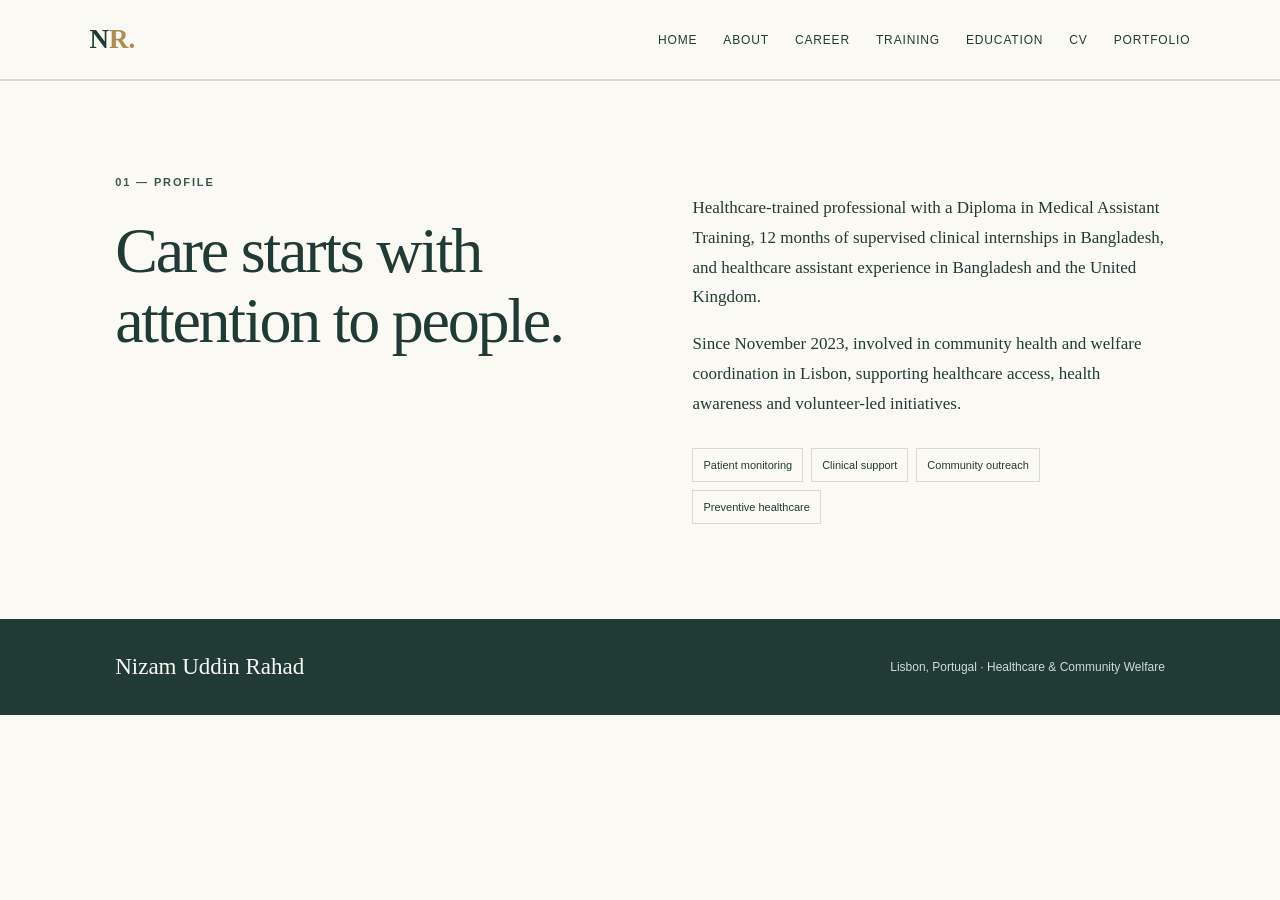
==== about.html @ 1b660bc5 "Create dedicated about page" ====
<!doctype html><html lang="en"><head><meta charset="utf-8"><meta name="viewport" content="width=device-width,initial-scale=1"><title>Nizam Uddin Rahad | Healthcare & Community Welfare</title><meta name="description" content="Professional profile of Nizam Uddin Rahad, healthcare assistant and community welfare professional in Lisbon."><link rel="stylesheet" href="styles.css"></head><body><header><a class="logo" href="index.html">N<span>R.</span></a><nav><a href="index.html">Home</a><a href="about.html">About</a><a href="career.html">Career</a><a href="training.html">Training</a><a href="education.html">Education</a><a href="cv.html">CV</a><a href="portfolio.html">Portfolio</a></nav></header><main><section id="about" class="split"><div><p class="overline">01 — PROFILE</p><h2>Care starts with<br>attention to people.</h2></div><div><p>Healthcare-trained professional with a Diploma in Medical Assistant Training, 12 months of supervised clinical internships in Bangladesh, and healthcare assistant experience in Bangladesh and the United Kingdom.</p><p>Since November 2023, involved in community health and welfare coordination in Lisbon, supporting healthcare access, health awareness and volunteer-led initiatives.</p><div class="tags"><span>Patient monitoring</span><span>Clinical support</span><span>Community outreach</span><span>Preventive healthcare</span></div></div></section></main><footer><strong>Nizam Uddin Rahad</strong><span>Lisbon, Portugal · Healthcare & Community Welfare</span></footer></body></html>
---- styles.css ----
:root{--ink:#203b35;--green:#37574e;--paper:#fbf9f4;--cream:#f0ebe0;--gold:#b08b52;--line:#d9d8d1;--muted:#68746e}*{box-sizing:border-box}html{scroll-behavior:smooth}body{margin:0;background:var(--paper);color:var(--ink);font-family:Georgia,"Times New Roman",serif}a{text-decoration:none;color:inherit}header{padding:24px 7%;display:flex;align-items:center;justify-content:space-between;border-bottom:1px solid var(--line)}.logo{font-size:27px;font-weight:bold}.logo span{color:var(--gold)}nav{display:flex;gap:26px;font:12px Arial,sans-serif;text-transform:uppercase;letter-spacing:.07em}nav a:hover{color:var(--gold)}.hero{padding:100px 9% 30px;min-height:690px;display:flex;flex-direction:column;align-items:flex-start;justify-content:center}.overline{font:11px Arial,sans-serif;letter-spacing:.17em;font-weight:bold;color:var(--green);margin:0 0 28px}.hero h1{font-size:clamp(68px,10vw,135px);font-weight:normal;line-height:.96;letter-spacing:-.055em;margin:0 0 28px}.hero h1 em{color:var(--green);font-weight:normal}.accent{width:60px;height:2px;background:var(--gold)}.intro{font-size:clamp(20px,2.5vw,29px);line-height:1.4;margin:28px 0 30px}.button{font:13px Arial,sans-serif;background:var(--green);color:white;padding:17px 22px}.hero-bottom{width:100%;margin-top:95px;border-top:1px solid var(--line);padding-top:20px;color:var(--muted);font:11px Arial,sans-serif;letter-spacing:.08em}.hero-bottom span{padding:0 10px}section:not(.hero){padding:95px 9%;border-top:1px solid var(--line)}.split{display:grid;grid-template-columns:1fr 1fr;gap:10%}h2{font-size:clamp(38px,5vw,65px);line-height:1.1;letter-spacing:-.035em;font-weight:normal;margin:0 0 40px}h3{font-size:25px;line-height:1.25;font-weight:normal;margin:0 0 8px}section p:not(.overline):not(.sub):not(.hero-bottom){font-size:17px;line-height:1.75}section .sub{font:13px Arial,sans-serif;color:var(--muted);line-height:1.6}.tags{display:flex;gap:8px;flex-wrap:wrap;margin-top:30px}.tags span{border:1px solid var(--line);padding:10px;font:11px Arial,sans-serif}.entry{border-top:1px solid var(--line);display:grid;grid-template-columns:190px 1fr;gap:50px;padding:35px 0}.entry time,.cards time{font:11px Arial,sans-serif;color:var(--green);letter-spacing:.07em}.entry p:not(.sub){max-width:750px}.warm{background:var(--cream)}.cards{display:grid;grid-template-columns:1fr 1fr;gap:24px}.cards article{background:var(--paper);padding:34px}.cards h3{margin-top:25px}.cards ul{font-size:15px;line-height:1.7;padding-left:20px}.cards li{margin:12px 0}.disclaimer{border-top:1px solid var(--line);padding-top:22px;font-size:13px!important;color:var(--muted)}footer{background:var(--ink);color:var(--paper);padding:35px 9%;display:flex;justify-content:space-between;gap:20px;align-items:center}footer strong{font-size:23px;font-weight:normal}footer span{font:12px Arial,sans-serif;color:#d3dbd6}@media(max-width:720px){header{padding:20px 6%}nav{gap:12px;font-size:10px}.hero{min-height:600px;padding:75px 6% 25px}.hero-bottom{margin-top:65px}section:not(.hero){padding:70px 6%}.split,.cards,.entry{grid-template-columns:1fr;gap:20px}.entry{gap:12px}footer{flex-direction:column;align-items:flex-start}}
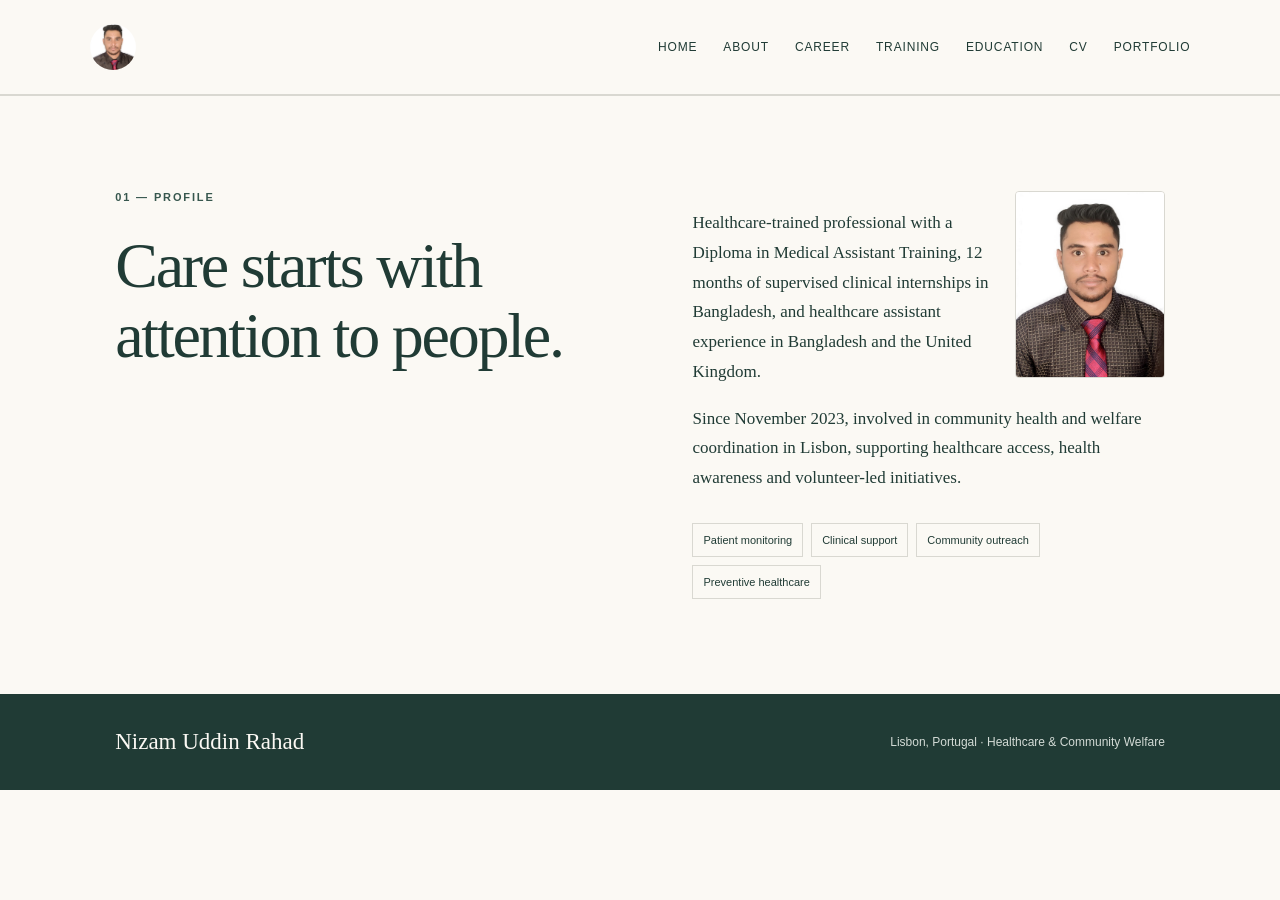
==== commit 8ce2161b: "Use uploaded portrait on about.html" ====
--- a/about.html
+++ b/about.html
@@ -1 +1 @@
-<!doctype html><html lang="en"><head><meta charset="utf-8"><meta name="viewport" content="width=device-width,initial-scale=1"><title>Nizam Uddin Rahad | Healthcare & Community Welfare</title><meta name="description" content="Professional profile of Nizam Uddin Rahad, healthcare assistant and community welfare professional in Lisbon."><link rel="stylesheet" href="styles.css"></head><body><header><a class="logo" href="index.html">N<span>R.</span></a><nav><a href="index.html">Home</a><a href="about.html">About</a><a href="career.html">Career</a><a href="training.html">Training</a><a href="education.html">Education</a><a href="cv.html">CV</a><a href="portfolio.html">Portfolio</a></nav></header><main><section id="about" class="split"><div><p class="overline">01 — PROFILE</p><h2>Care starts with<br>attention to people.</h2></div><div><p>Healthcare-trained professional with a Diploma in Medical Assistant Training, 12 months of supervised clinical internships in Bangladesh, and healthcare assistant experience in Bangladesh and the United Kingdom.</p><p>Since November 2023, involved in community health and welfare coordination in Lisbon, supporting healthcare access, health awareness and volunteer-led initiatives.</p><div class="tags"><span>Patient monitoring</span><span>Clinical support</span><span>Community outreach</span><span>Preventive healthcare</span></div></div></section></main><footer><strong>Nizam Uddin Rahad</strong><span>Lisbon, Portugal · Healthcare & Community Welfare</span></footer></body></html>+<!doctype html><html lang="en"><head><meta charset="utf-8"><meta name="viewport" content="width=device-width,initial-scale=1"><title>Nizam Uddin Rahad | Healthcare & Community Welfare</title><meta name="description" content="Professional profile of Nizam Uddin Rahad, healthcare assistant and community welfare professional in Lisbon."><link rel="stylesheet" href="styles.css"></head><body><header><a class="logo" href="index.html"><img src="WhatsApp%20Image%202026-11-03%20at%2011.22.22%20PM.jpeg" alt="Rahad" style="width:46px;height:46px;object-fit:cover;object-position:center 30%;border-radius:50%;vertical-align:middle"></a><nav><a href="index.html">Home</a><a href="about.html">About</a><a href="career.html">Career</a><a href="training.html">Training</a><a href="education.html">Education</a><a href="cv.html">CV</a><a href="portfolio.html">Portfolio</a></nav></header><main><section id="about" class="split"><div><p class="overline">01 — PROFILE</p><h2>Care starts with<br>attention to people.</h2></div><div><img src="WhatsApp%20Image%202026-11-03%20at%2011.22.22%20PM.jpeg" alt="Nizam Uddin Rahad" style="width:150px;height:auto;float:right;margin:0 0 18px 24px;border:1px solid #d9d8d1;border-radius:4px"><p>Healthcare-trained professional with a Diploma in Medical Assistant Training, 12 months of supervised clinical internships in Bangladesh, and healthcare assistant experience in Bangladesh and the United Kingdom.</p><p>Since November 2023, involved in community health and welfare coordination in Lisbon, supporting healthcare access, health awareness and volunteer-led initiatives.</p><div class="tags"><span>Patient monitoring</span><span>Clinical support</span><span>Community outreach</span><span>Preventive healthcare</span></div></div></section></main><footer><strong>Nizam Uddin Rahad</strong><span>Lisbon, Portugal · Healthcare & Community Welfare</span></footer></body></html>
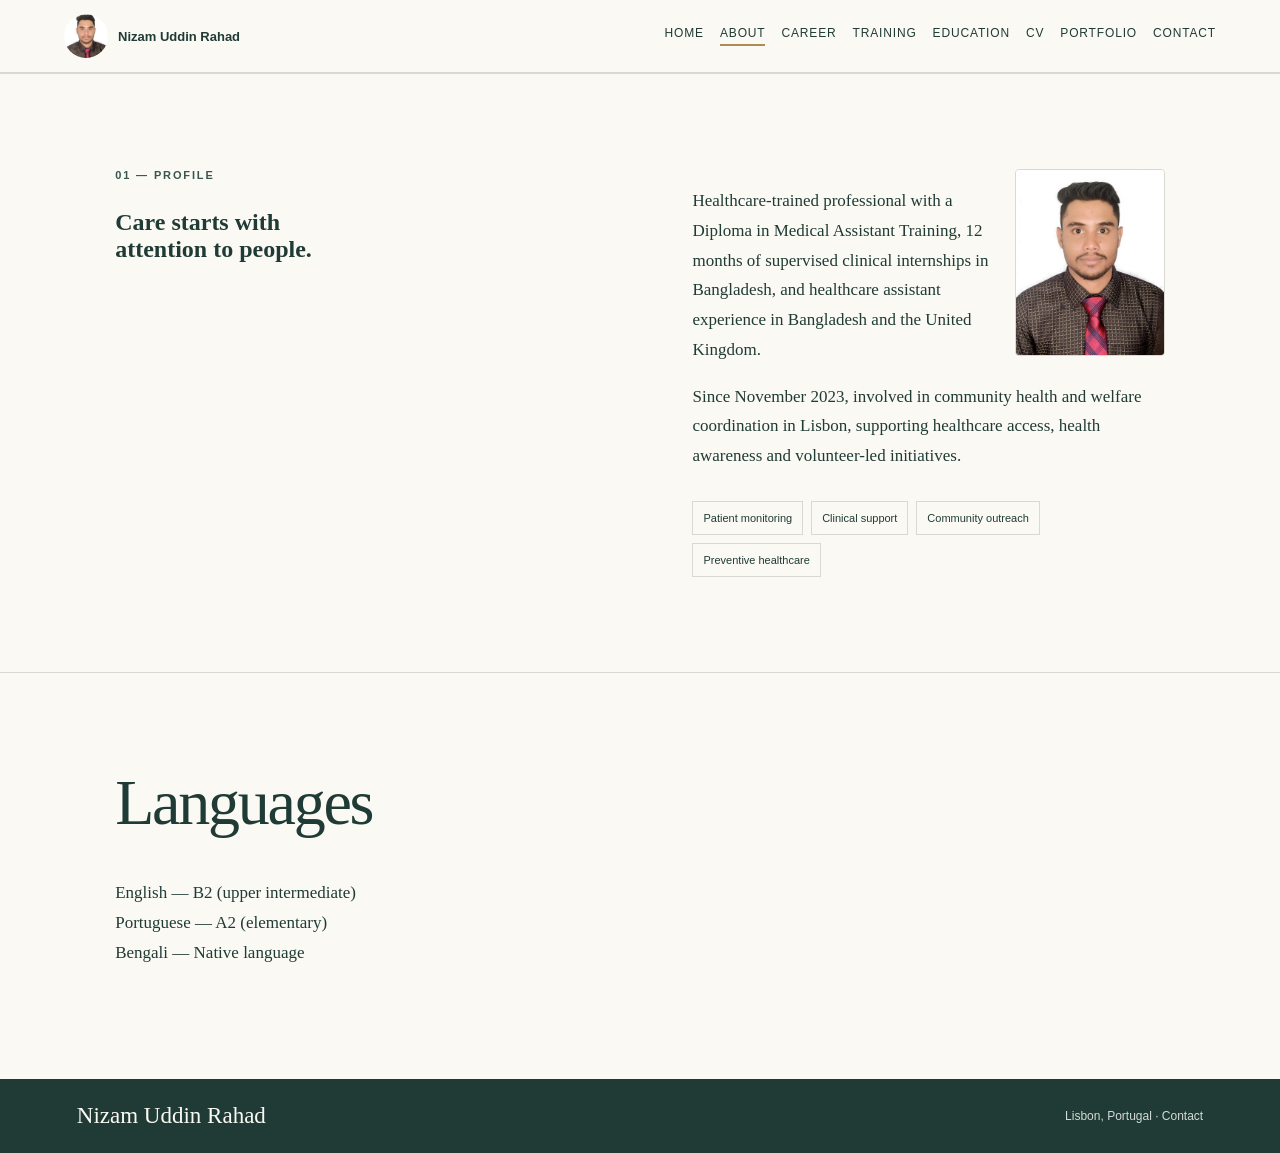
==== commit 8aec9e36: "Improve about.html navigation and recruiter information" ====
--- a/about.html
+++ b/about.html
@@ -1 +1 @@
-<!doctype html><html lang="en"><head><meta charset="utf-8"><meta name="viewport" content="width=device-width,initial-scale=1"><title>Nizam Uddin Rahad | Healthcare & Community Welfare</title><meta name="description" content="Professional profile of Nizam Uddin Rahad, healthcare assistant and community welfare professional in Lisbon."><link rel="stylesheet" href="styles.css"></head><body><header><a class="logo" href="index.html"><img src="WhatsApp%20Image%202026-11-03%20at%2011.22.22%20PM.jpeg" alt="Rahad" style="width:46px;height:46px;object-fit:cover;object-position:center 30%;border-radius:50%;vertical-align:middle"></a><nav><a href="index.html">Home</a><a href="about.html">About</a><a href="career.html">Career</a><a href="training.html">Training</a><a href="education.html">Education</a><a href="cv.html">CV</a><a href="portfolio.html">Portfolio</a></nav></header><main><section id="about" class="split"><div><p class="overline">01 — PROFILE</p><h2>Care starts with<br>attention to people.</h2></div><div><img src="WhatsApp%20Image%202026-11-03%20at%2011.22.22%20PM.jpeg" alt="Nizam Uddin Rahad" style="width:150px;height:auto;float:right;margin:0 0 18px 24px;border:1px solid #d9d8d1;border-radius:4px"><p>Healthcare-trained professional with a Diploma in Medical Assistant Training, 12 months of supervised clinical internships in Bangladesh, and healthcare assistant experience in Bangladesh and the United Kingdom.</p><p>Since November 2023, involved in community health and welfare coordination in Lisbon, supporting healthcare access, health awareness and volunteer-led initiatives.</p><div class="tags"><span>Patient monitoring</span><span>Clinical support</span><span>Community outreach</span><span>Preventive healthcare</span></div></div></section></main><footer><strong>Nizam Uddin Rahad</strong><span>Lisbon, Portugal · Healthcare & Community Welfare</span></footer></body></html>+<!doctype html><html lang="en"><head><meta charset="utf-8"><meta name="viewport" content="width=device-width,initial-scale=1"><title>About | Nizam Uddin Rahad</title><meta name="description" content="About and professional healthcare background of Nizam Uddin Rahad in Lisbon, Portugal."><link rel="stylesheet" href="styles.css"><link rel="stylesheet" href="shared.css"><link rel="canonical" href="https://nizam-uddin-rahad.vercel.app/about.html"><link rel="icon" href="WhatsApp%20Image%202026-11-03%20at%2011.22.22%20PM.jpeg"></head><body><header class="shared-header"><a class="brand" href="index.html"><img src="WhatsApp%20Image%202026-11-03%20at%2011.22.22%20PM.jpeg" alt="Profile portrait"><span>Nizam Uddin Rahad</span></a><details class="mobile-menu"><summary>Menu</summary><a href="index.html">Home</a><a href="about.html" aria-current="page">About</a><a href="career.html">Career</a><a href="training.html">Training</a><a href="education.html">Education</a><a href="cv.html">CV</a><a href="portfolio.html">Portfolio</a><a href="contact.html">Contact</a></details><nav class="desktop-menu"><a href="index.html">Home</a><a href="about.html" aria-current="page">About</a><a href="career.html">Career</a><a href="training.html">Training</a><a href="education.html">Education</a><a href="cv.html">CV</a><a href="portfolio.html">Portfolio</a><a href="contact.html">Contact</a></nav></header><main><section id="about" class="split"><div><p class="overline">01 — PROFILE</p><h1>Care starts with<br>attention to people.</h1></div><div><img src="WhatsApp%20Image%202026-11-03%20at%2011.22.22%20PM.jpeg" alt="Nizam Uddin Rahad" style="width:150px;height:auto;float:right;margin:0 0 18px 24px;border:1px solid #d9d8d1;border-radius:4px"><p>Healthcare-trained professional with a Diploma in Medical Assistant Training, 12 months of supervised clinical internships in Bangladesh, and healthcare assistant experience in Bangladesh and the United Kingdom.</p><p>Since November 2023, involved in community health and welfare coordination in Lisbon, supporting healthcare access, health awareness and volunteer-led initiatives.</p><div class="tags"><span>Patient monitoring</span><span>Clinical support</span><span>Community outreach</span><span>Preventive healthcare</span></div></div></section><section class="language-section"><h2>Languages</h2><p>English — B2 (upper intermediate)<br>Portuguese — A2 (elementary)<br>Bengali — Native language</p></section></main><footer class="shared-footer"><strong>Nizam Uddin Rahad</strong><span>Lisbon, Portugal · <a href="contact.html">Contact</a></span></footer></body></html>
--- a/shared.css
+++ b/shared.css
@@ -0,0 +1 @@
+.shared-header{position:sticky;top:0;z-index:20;background:#fbf9f4;color:#203b35;display:flex;align-items:center;justify-content:space-between;gap:20px;padding:14px 5%;border-bottom:1px solid #d9d8d1;font:13px Arial,sans-serif}.brand{display:flex;align-items:center;gap:10px;text-decoration:none;color:inherit;font-weight:600;white-space:nowrap}.brand img{width:44px;height:44px;object-fit:cover;object-position:center 30%;border-radius:50%}.desktop-menu{display:flex;gap:16px;flex-wrap:wrap}.shared-header a{color:inherit;text-decoration:none}.shared-header a[aria-current=page]{border-bottom:2px solid #b08b52;padding-bottom:4px}.mobile-menu{display:none}.shared-footer{display:flex;justify-content:space-between;gap:15px;padding:24px 6%;background:#203b35;color:#fbf9f4}.shared-footer a{color:inherit}.proposed{font-size:13px!important;color:#68746e}.hero-grid{display:grid;grid-template-columns:1.3fr .7fr;gap:7%;align-items:center;width:100%}.hero-grid img{width:100%;max-width:340px;border-radius:6px;justify-self:center}.hero-actions{display:flex;flex-wrap:wrap;gap:12px}.hero-grid h1{font-size:clamp(48px,7vw,100px)}.hero-grid .intro{font-size:23px}.hero{min-height:0;padding:65px 9% 35px}.hero-bottom{margin-top:45px}.language-section{clear:both}a:focus-visible,button:focus-visible,summary:focus-visible{outline:3px solid #b08b52;outline-offset:4px}@media(max-width:900px){.desktop-menu{display:none}.mobile-menu{display:block}.mobile-menu[open]{position:relative}.mobile-menu a{display:block;padding:9px}.mobile-menu summary{cursor:pointer}.hero-grid{grid-template-columns:1fr}.hero-grid img{max-width:220px;grid-row:1}.shared-footer{flex-direction:column}}@media print{.shared-header,.shared-footer,.toolbar{display:none!important}}
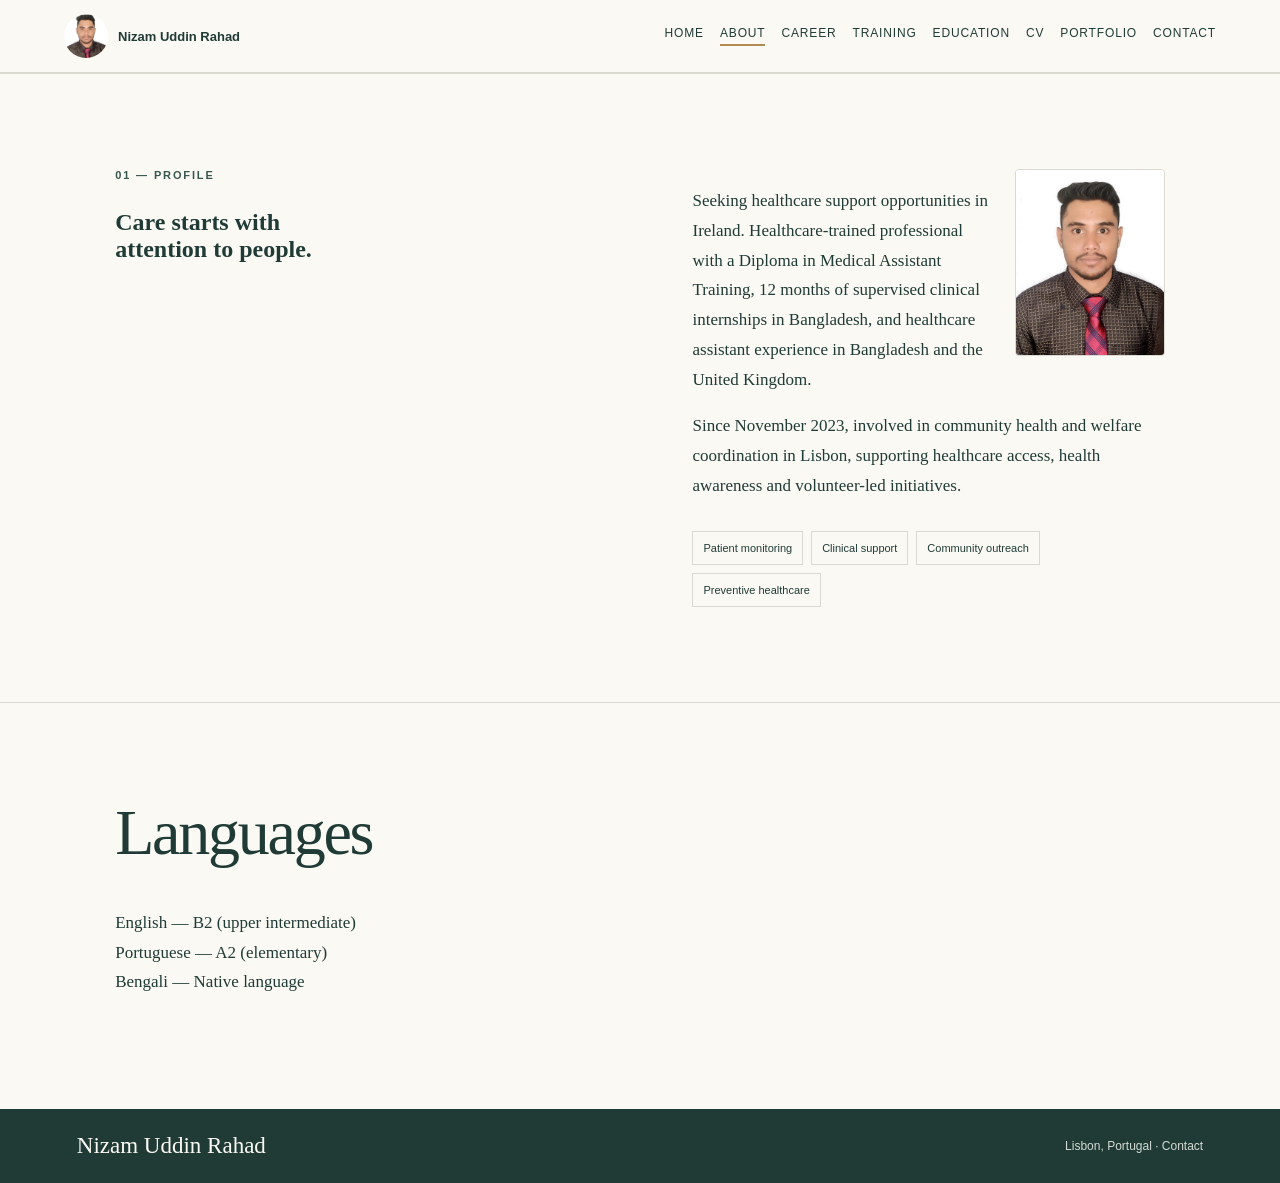
==== commit 388c35f8: "Ireland recruitment positioning, privacy and metadata improvements" ====
--- a/about.html
+++ b/about.html
@@ -1 +1 @@
-<!doctype html><html lang="en"><head><meta charset="utf-8"><meta name="viewport" content="width=device-width,initial-scale=1"><title>About | Nizam Uddin Rahad</title><meta name="description" content="About and professional healthcare background of Nizam Uddin Rahad in Lisbon, Portugal."><link rel="stylesheet" href="styles.css"><link rel="stylesheet" href="shared.css"><link rel="canonical" href="https://nizam-uddin-rahad.vercel.app/about.html"><link rel="icon" href="WhatsApp%20Image%202026-11-03%20at%2011.22.22%20PM.jpeg"></head><body><header class="shared-header"><a class="brand" href="index.html"><img src="WhatsApp%20Image%202026-11-03%20at%2011.22.22%20PM.jpeg" alt="Profile portrait"><span>Nizam Uddin Rahad</span></a><details class="mobile-menu"><summary>Menu</summary><a href="index.html">Home</a><a href="about.html" aria-current="page">About</a><a href="career.html">Career</a><a href="training.html">Training</a><a href="education.html">Education</a><a href="cv.html">CV</a><a href="portfolio.html">Portfolio</a><a href="contact.html">Contact</a></details><nav class="desktop-menu"><a href="index.html">Home</a><a href="about.html" aria-current="page">About</a><a href="career.html">Career</a><a href="training.html">Training</a><a href="education.html">Education</a><a href="cv.html">CV</a><a href="portfolio.html">Portfolio</a><a href="contact.html">Contact</a></nav></header><main><section id="about" class="split"><div><p class="overline">01 — PROFILE</p><h1>Care starts with<br>attention to people.</h1></div><div><img src="WhatsApp%20Image%202026-11-03%20at%2011.22.22%20PM.jpeg" alt="Nizam Uddin Rahad" style="width:150px;height:auto;float:right;margin:0 0 18px 24px;border:1px solid #d9d8d1;border-radius:4px"><p>Healthcare-trained professional with a Diploma in Medical Assistant Training, 12 months of supervised clinical internships in Bangladesh, and healthcare assistant experience in Bangladesh and the United Kingdom.</p><p>Since November 2023, involved in community health and welfare coordination in Lisbon, supporting healthcare access, health awareness and volunteer-led initiatives.</p><div class="tags"><span>Patient monitoring</span><span>Clinical support</span><span>Community outreach</span><span>Preventive healthcare</span></div></div></section><section class="language-section"><h2>Languages</h2><p>English — B2 (upper intermediate)<br>Portuguese — A2 (elementary)<br>Bengali — Native language</p></section></main><footer class="shared-footer"><strong>Nizam Uddin Rahad</strong><span>Lisbon, Portugal · <a href="contact.html">Contact</a></span></footer></body></html>+<!doctype html><html lang="en"><head><meta charset="utf-8"><meta name="viewport" content="width=device-width,initial-scale=1"><title>About | Nizam Uddin Rahad</title><meta name="description" content="About and professional healthcare background of Nizam Uddin Rahad in Lisbon, Portugal."><link rel="stylesheet" href="styles.css"><link rel="stylesheet" href="shared.css"><link rel="canonical" href="https://nizam-uddin-rahad.vercel.app/about.html"><link rel="icon" href="WhatsApp%20Image%202026-11-03%20at%2011.22.22%20PM.jpeg"><meta property="og:title" content="About | Nizam Uddin Rahad"><meta property="og:description" content="International healthcare assistant and community welfare professional seeking opportunities in Ireland."><meta property="og:type" content="website"><meta property="og:url" content="https://nizam-uddin-rahad.vercel.app/about.html"><meta property="og:image" content="https://nizam-uddin-rahad.vercel.app/WhatsApp%20Image%202026-11-03%20at%2011.22.22%20PM.jpeg"><meta name="twitter:card" content="summary_large_image"><script type="application/ld+json">{"@context":"https://schema.org","@type":"Person","name":"Nizam Uddin Rahad","jobTitle":"Healthcare Assistant and Community Welfare Professional","url":"https://nizam-uddin-rahad.vercel.app/","address":{"@type":"PostalAddress","addressLocality":"Lisbon","addressCountry":"PT"}}</script></head><body><header class="shared-header"><a class="brand" href="index.html"><img src="WhatsApp%20Image%202026-11-03%20at%2011.22.22%20PM.jpeg" alt="Profile portrait"><span>Nizam Uddin Rahad</span></a><details class="mobile-menu"><summary>Menu</summary><a href="index.html">Home</a><a href="about.html" aria-current="page">About</a><a href="career.html">Career</a><a href="training.html">Training</a><a href="education.html">Education</a><a href="cv.html">CV</a><a href="portfolio.html">Portfolio</a><a href="contact.html">Contact</a></details><nav class="desktop-menu"><a href="index.html">Home</a><a href="about.html" aria-current="page">About</a><a href="career.html">Career</a><a href="training.html">Training</a><a href="education.html">Education</a><a href="cv.html">CV</a><a href="portfolio.html">Portfolio</a><a href="contact.html">Contact</a></nav></header><main><section id="about" class="split"><div><p class="overline">01 — PROFILE</p><h1>Care starts with<br>attention to people.</h1></div><div><img src="WhatsApp%20Image%202026-11-03%20at%2011.22.22%20PM.jpeg" alt="Nizam Uddin Rahad" style="width:150px;height:auto;float:right;margin:0 0 18px 24px;border:1px solid #d9d8d1;border-radius:4px"><p>Seeking healthcare support opportunities in Ireland. Healthcare-trained professional with a Diploma in Medical Assistant Training, 12 months of supervised clinical internships in Bangladesh, and healthcare assistant experience in Bangladesh and the United Kingdom.</p><p>Since November 2023, involved in community health and welfare coordination in Lisbon, supporting healthcare access, health awareness and volunteer-led initiatives.</p><div class="tags"><span>Patient monitoring</span><span>Clinical support</span><span>Community outreach</span><span>Preventive healthcare</span></div></div></section><section class="language-section"><h2>Languages</h2><p>English — B2 (upper intermediate)<br>Portuguese — A2 (elementary)<br>Bengali — Native language</p></section></main><footer class="shared-footer"><strong>Nizam Uddin Rahad</strong><span>Lisbon, Portugal · <a href="contact.html">Contact</a></span></footer></body></html>
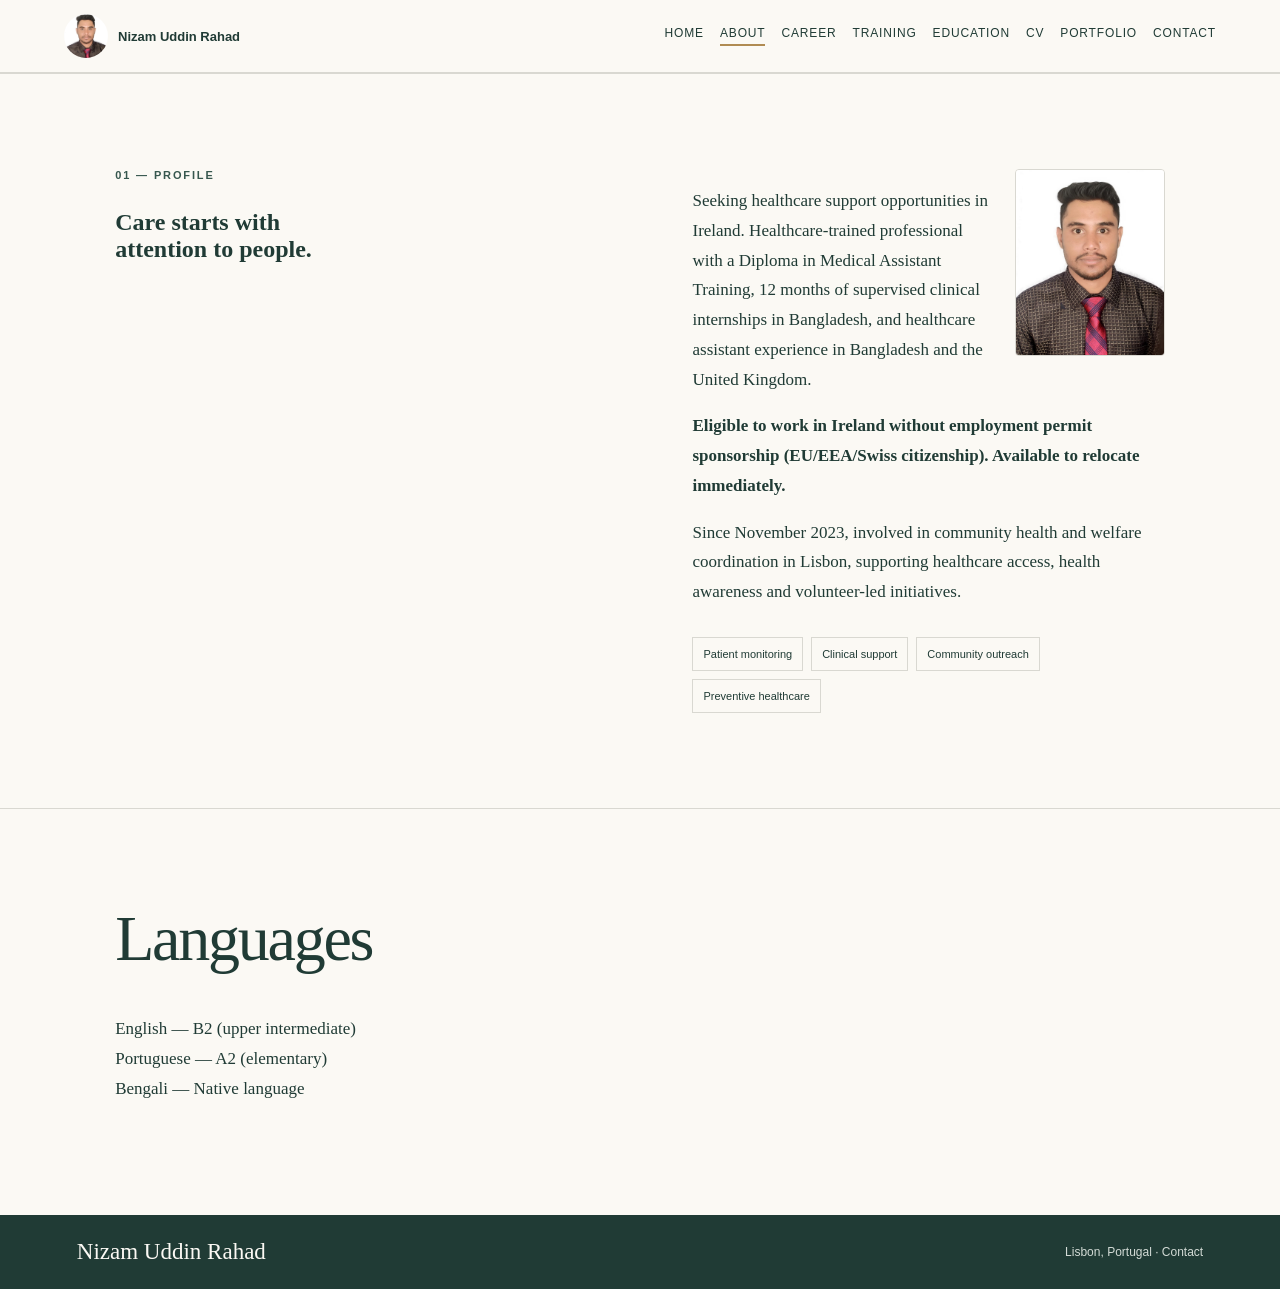
==== commit 208fc437: "Update confirmed Irish work eligibility, relocation and UK employment dates" ====
--- a/about.html
+++ b/about.html
@@ -1 +1 @@
-<!doctype html><html lang="en"><head><meta charset="utf-8"><meta name="viewport" content="width=device-width,initial-scale=1"><title>About | Nizam Uddin Rahad</title><meta name="description" content="About and professional healthcare background of Nizam Uddin Rahad in Lisbon, Portugal."><link rel="stylesheet" href="styles.css"><link rel="stylesheet" href="shared.css"><link rel="canonical" href="https://nizam-uddin-rahad.vercel.app/about.html"><link rel="icon" href="WhatsApp%20Image%202026-11-03%20at%2011.22.22%20PM.jpeg"><meta property="og:title" content="About | Nizam Uddin Rahad"><meta property="og:description" content="International healthcare assistant and community welfare professional seeking opportunities in Ireland."><meta property="og:type" content="website"><meta property="og:url" content="https://nizam-uddin-rahad.vercel.app/about.html"><meta property="og:image" content="https://nizam-uddin-rahad.vercel.app/WhatsApp%20Image%202026-11-03%20at%2011.22.22%20PM.jpeg"><meta name="twitter:card" content="summary_large_image"><script type="application/ld+json">{"@context":"https://schema.org","@type":"Person","name":"Nizam Uddin Rahad","jobTitle":"Healthcare Assistant and Community Welfare Professional","url":"https://nizam-uddin-rahad.vercel.app/","address":{"@type":"PostalAddress","addressLocality":"Lisbon","addressCountry":"PT"}}</script></head><body><header class="shared-header"><a class="brand" href="index.html"><img src="WhatsApp%20Image%202026-11-03%20at%2011.22.22%20PM.jpeg" alt="Profile portrait"><span>Nizam Uddin Rahad</span></a><details class="mobile-menu"><summary>Menu</summary><a href="index.html">Home</a><a href="about.html" aria-current="page">About</a><a href="career.html">Career</a><a href="training.html">Training</a><a href="education.html">Education</a><a href="cv.html">CV</a><a href="portfolio.html">Portfolio</a><a href="contact.html">Contact</a></details><nav class="desktop-menu"><a href="index.html">Home</a><a href="about.html" aria-current="page">About</a><a href="career.html">Career</a><a href="training.html">Training</a><a href="education.html">Education</a><a href="cv.html">CV</a><a href="portfolio.html">Portfolio</a><a href="contact.html">Contact</a></nav></header><main><section id="about" class="split"><div><p class="overline">01 — PROFILE</p><h1>Care starts with<br>attention to people.</h1></div><div><img src="WhatsApp%20Image%202026-11-03%20at%2011.22.22%20PM.jpeg" alt="Nizam Uddin Rahad" style="width:150px;height:auto;float:right;margin:0 0 18px 24px;border:1px solid #d9d8d1;border-radius:4px"><p>Seeking healthcare support opportunities in Ireland. Healthcare-trained professional with a Diploma in Medical Assistant Training, 12 months of supervised clinical internships in Bangladesh, and healthcare assistant experience in Bangladesh and the United Kingdom.</p><p>Since November 2023, involved in community health and welfare coordination in Lisbon, supporting healthcare access, health awareness and volunteer-led initiatives.</p><div class="tags"><span>Patient monitoring</span><span>Clinical support</span><span>Community outreach</span><span>Preventive healthcare</span></div></div></section><section class="language-section"><h2>Languages</h2><p>English — B2 (upper intermediate)<br>Portuguese — A2 (elementary)<br>Bengali — Native language</p></section></main><footer class="shared-footer"><strong>Nizam Uddin Rahad</strong><span>Lisbon, Portugal · <a href="contact.html">Contact</a></span></footer></body></html>+<!doctype html><html lang="en"><head><meta charset="utf-8"><meta name="viewport" content="width=device-width,initial-scale=1"><title>About | Nizam Uddin Rahad</title><meta name="description" content="About and professional healthcare background of Nizam Uddin Rahad in Lisbon, Portugal."><link rel="stylesheet" href="styles.css"><link rel="stylesheet" href="shared.css"><link rel="canonical" href="https://nizam-uddin-rahad.vercel.app/about.html"><link rel="icon" href="WhatsApp%20Image%202026-11-03%20at%2011.22.22%20PM.jpeg"><meta property="og:title" content="About | Nizam Uddin Rahad"><meta property="og:description" content="International healthcare assistant and community welfare professional seeking opportunities in Ireland."><meta property="og:type" content="website"><meta property="og:url" content="https://nizam-uddin-rahad.vercel.app/about.html"><meta property="og:image" content="https://nizam-uddin-rahad.vercel.app/WhatsApp%20Image%202026-11-03%20at%2011.22.22%20PM.jpeg"><meta name="twitter:card" content="summary_large_image"><script type="application/ld+json">{"@context":"https://schema.org","@type":"Person","name":"Nizam Uddin Rahad","jobTitle":"Healthcare Assistant and Community Welfare Professional","url":"https://nizam-uddin-rahad.vercel.app/","address":{"@type":"PostalAddress","addressLocality":"Lisbon","addressCountry":"PT"}}</script></head><body><header class="shared-header"><a class="brand" href="index.html"><img src="WhatsApp%20Image%202026-11-03%20at%2011.22.22%20PM.jpeg" alt="Profile portrait"><span>Nizam Uddin Rahad</span></a><details class="mobile-menu"><summary>Menu</summary><a href="index.html">Home</a><a href="about.html" aria-current="page">About</a><a href="career.html">Career</a><a href="training.html">Training</a><a href="education.html">Education</a><a href="cv.html">CV</a><a href="portfolio.html">Portfolio</a><a href="contact.html">Contact</a></details><nav class="desktop-menu"><a href="index.html">Home</a><a href="about.html" aria-current="page">About</a><a href="career.html">Career</a><a href="training.html">Training</a><a href="education.html">Education</a><a href="cv.html">CV</a><a href="portfolio.html">Portfolio</a><a href="contact.html">Contact</a></nav></header><main><section id="about" class="split"><div><p class="overline">01 — PROFILE</p><h1>Care starts with<br>attention to people.</h1></div><div><img src="WhatsApp%20Image%202026-11-03%20at%2011.22.22%20PM.jpeg" alt="Nizam Uddin Rahad" style="width:150px;height:auto;float:right;margin:0 0 18px 24px;border:1px solid #d9d8d1;border-radius:4px"><p>Seeking healthcare support opportunities in Ireland. Healthcare-trained professional with a Diploma in Medical Assistant Training, 12 months of supervised clinical internships in Bangladesh, and healthcare assistant experience in Bangladesh and the United Kingdom.</p><p class="recruitment-status"><strong>Eligible to work in Ireland without employment permit sponsorship (EU/EEA/Swiss citizenship). Available to relocate immediately.</strong></p><p>Since November 2023, involved in community health and welfare coordination in Lisbon, supporting healthcare access, health awareness and volunteer-led initiatives.</p><div class="tags"><span>Patient monitoring</span><span>Clinical support</span><span>Community outreach</span><span>Preventive healthcare</span></div></div></section><section class="language-section"><h2>Languages</h2><p>English — B2 (upper intermediate)<br>Portuguese — A2 (elementary)<br>Bengali — Native language</p></section></main><footer class="shared-footer"><strong>Nizam Uddin Rahad</strong><span>Lisbon, Portugal · <a href="contact.html">Contact</a></span></footer></body></html>
--- a/shared.css
+++ b/shared.css
@@ -1 +1 @@
-.shared-header{position:sticky;top:0;z-index:20;background:#fbf9f4;color:#203b35;display:flex;align-items:center;justify-content:space-between;gap:20px;padding:14px 5%;border-bottom:1px solid #d9d8d1;font:13px Arial,sans-serif}.brand{display:flex;align-items:center;gap:10px;text-decoration:none;color:inherit;font-weight:600;white-space:nowrap}.brand img{width:44px;height:44px;object-fit:cover;object-position:center 30%;border-radius:50%}.desktop-menu{display:flex;gap:16px;flex-wrap:wrap}.shared-header a{color:inherit;text-decoration:none}.shared-header a[aria-current=page]{border-bottom:2px solid #b08b52;padding-bottom:4px}.mobile-menu{display:none}.shared-footer{display:flex;justify-content:space-between;gap:15px;padding:24px 6%;background:#203b35;color:#fbf9f4}.shared-footer a{color:inherit}.proposed{font-size:13px!important;color:#68746e}.hero-grid{display:grid;grid-template-columns:1.3fr .7fr;gap:7%;align-items:center;width:100%}.hero-grid img{width:100%;max-width:340px;border-radius:6px;justify-self:center}.hero-actions{display:flex;flex-wrap:wrap;gap:12px}.hero-grid h1{font-size:clamp(48px,7vw,100px)}.hero-grid .intro{font-size:23px}.hero{min-height:0;padding:65px 9% 35px}.hero-bottom{margin-top:45px}.language-section{clear:both}a:focus-visible,button:focus-visible,summary:focus-visible{outline:3px solid #b08b52;outline-offset:4px}@media(max-width:900px){.desktop-menu{display:none}.mobile-menu{display:block}.mobile-menu[open]{position:relative}.mobile-menu a{display:block;padding:9px}.mobile-menu summary{cursor:pointer}.hero-grid{grid-template-columns:1fr}.hero-grid img{max-width:220px;grid-row:1}.shared-footer{flex-direction:column}}@media print{.shared-header,.shared-footer,.toolbar{display:none!important}}+.shared-header{position:sticky;top:0;z-index:20;background:#fbf9f4;color:#203b35;display:flex;align-items:center;justify-content:space-between;gap:20px;padding:14px 5%;border-bottom:1px solid #d9d8d1;font:13px Arial,sans-serif}.brand{display:flex;align-items:center;gap:10px;text-decoration:none;color:inherit;font-weight:600;white-space:nowrap}.brand img{width:44px;height:44px;object-fit:cover;object-position:center 30%;border-radius:50%}.desktop-menu{display:flex;gap:16px;flex-wrap:wrap}.shared-header a{color:inherit;text-decoration:none}.shared-header a[aria-current=page]{border-bottom:2px solid #b08b52;padding-bottom:4px}.mobile-menu{display:none}.shared-footer{display:flex;justify-content:space-between;gap:15px;padding:24px 6%;background:#203b35;color:#fbf9f4}.shared-footer a{color:inherit}.proposed{font-size:13px!important;color:#68746e}.hero-grid{display:grid;grid-template-columns:1.3fr .7fr;gap:7%;align-items:center;width:100%}.hero-grid img{width:100%;max-width:340px;border-radius:6px;justify-self:center}.hero-actions{display:flex;flex-wrap:wrap;gap:12px}.hero-grid h1{font-size:clamp(48px,7vw,100px)}.hero-grid .intro{font-size:23px}.hero{min-height:0;padding:65px 9% 35px}.hero-bottom{margin-top:45px}.language-section{clear:both}a:focus-visible,button:focus-visible,summary:focus-visible{outline:3px solid #b08b52;outline-offset:4px}@media(max-width:900px){.desktop-menu{display:none}.mobile-menu{display:block}.mobile-menu[open]{position:relative}.mobile-menu a{display:block;padding:9px}.mobile-menu summary{cursor:pointer}.hero-grid{grid-template-columns:1fr}.hero-grid img{max-width:220px;grid-row:1}.shared-footer{flex-direction:column}}@media print{.shared-header,.shared-footer,.toolbar{display:none!important}}@media(max-width:900px){.shared-header{position:sticky;gap:8px;padding:10px 4%}.brand{white-space:normal;font-size:12px}.mobile-menu[open]{position:static}.mobile-menu[open] a{background:#fbf9f4}.mobile-menu[open]{max-height:70vh;overflow:auto}.shared-header:has(.mobile-menu[open]){align-items:flex-start}}
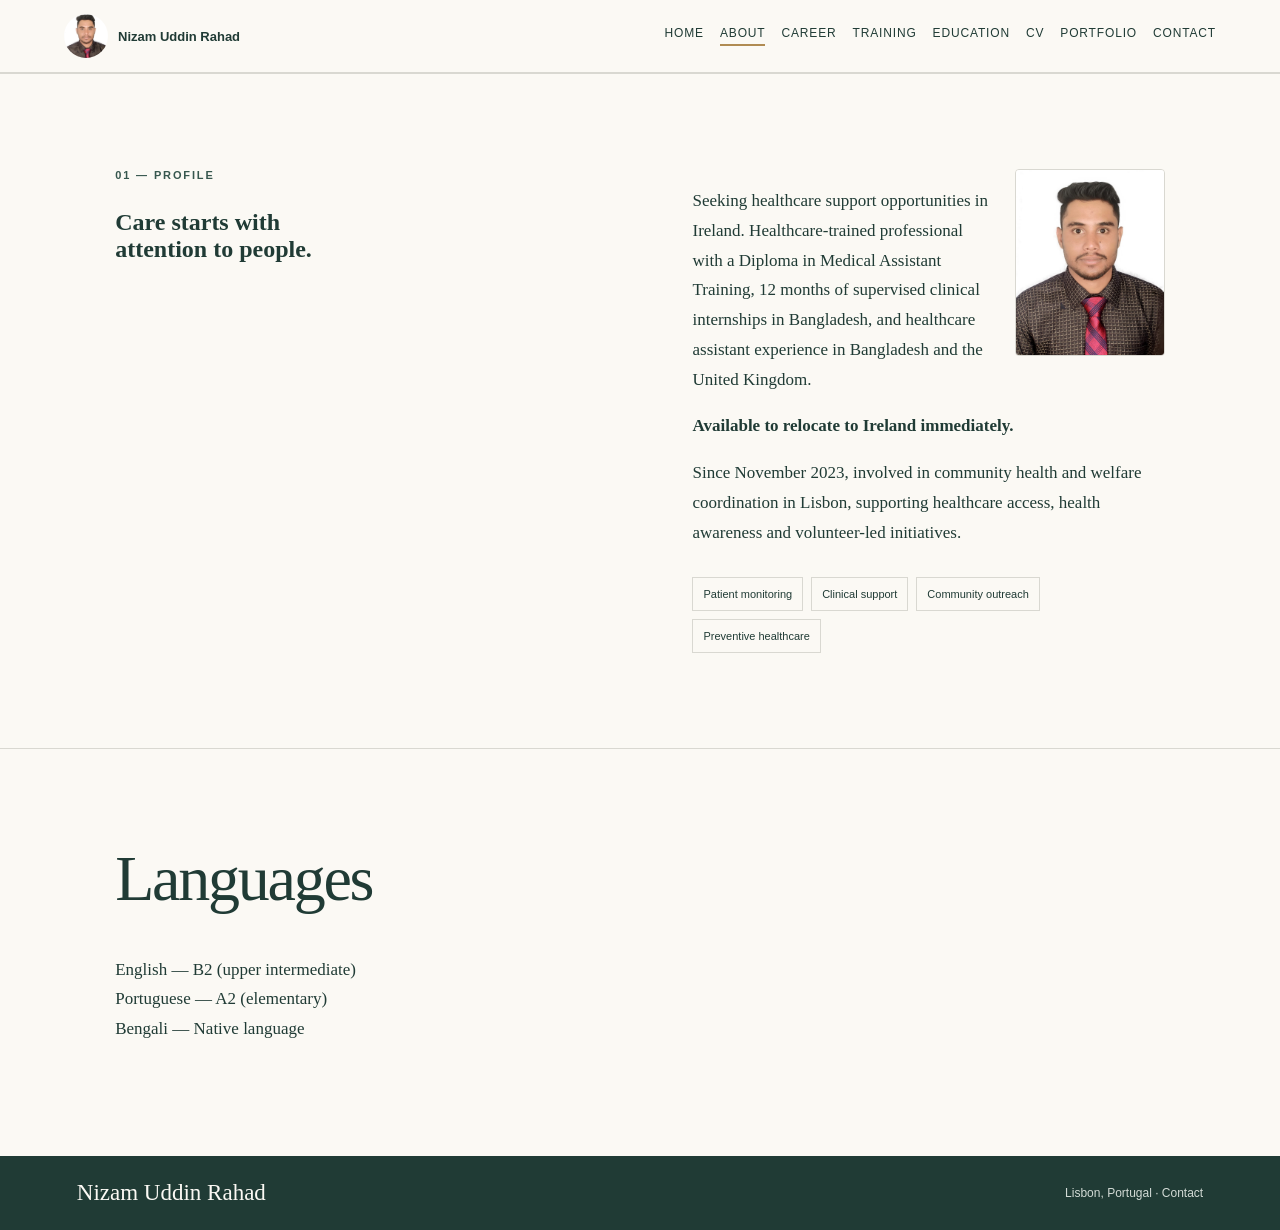
==== commit 309d8c02: "Remove citizenship and work permit status from public profile" ====
--- a/about.html
+++ b/about.html
@@ -1 +1 @@
-<!doctype html><html lang="en"><head><meta charset="utf-8"><meta name="viewport" content="width=device-width,initial-scale=1"><title>About | Nizam Uddin Rahad</title><meta name="description" content="About and professional healthcare background of Nizam Uddin Rahad in Lisbon, Portugal."><link rel="stylesheet" href="styles.css"><link rel="stylesheet" href="shared.css"><link rel="canonical" href="https://nizam-uddin-rahad.vercel.app/about.html"><link rel="icon" href="WhatsApp%20Image%202026-11-03%20at%2011.22.22%20PM.jpeg"><meta property="og:title" content="About | Nizam Uddin Rahad"><meta property="og:description" content="International healthcare assistant and community welfare professional seeking opportunities in Ireland."><meta property="og:type" content="website"><meta property="og:url" content="https://nizam-uddin-rahad.vercel.app/about.html"><meta property="og:image" content="https://nizam-uddin-rahad.vercel.app/WhatsApp%20Image%202026-11-03%20at%2011.22.22%20PM.jpeg"><meta name="twitter:card" content="summary_large_image"><script type="application/ld+json">{"@context":"https://schema.org","@type":"Person","name":"Nizam Uddin Rahad","jobTitle":"Healthcare Assistant and Community Welfare Professional","url":"https://nizam-uddin-rahad.vercel.app/","address":{"@type":"PostalAddress","addressLocality":"Lisbon","addressCountry":"PT"}}</script></head><body><header class="shared-header"><a class="brand" href="index.html"><img src="WhatsApp%20Image%202026-11-03%20at%2011.22.22%20PM.jpeg" alt="Profile portrait"><span>Nizam Uddin Rahad</span></a><details class="mobile-menu"><summary>Menu</summary><a href="index.html">Home</a><a href="about.html" aria-current="page">About</a><a href="career.html">Career</a><a href="training.html">Training</a><a href="education.html">Education</a><a href="cv.html">CV</a><a href="portfolio.html">Portfolio</a><a href="contact.html">Contact</a></details><nav class="desktop-menu"><a href="index.html">Home</a><a href="about.html" aria-current="page">About</a><a href="career.html">Career</a><a href="training.html">Training</a><a href="education.html">Education</a><a href="cv.html">CV</a><a href="portfolio.html">Portfolio</a><a href="contact.html">Contact</a></nav></header><main><section id="about" class="split"><div><p class="overline">01 — PROFILE</p><h1>Care starts with<br>attention to people.</h1></div><div><img src="WhatsApp%20Image%202026-11-03%20at%2011.22.22%20PM.jpeg" alt="Nizam Uddin Rahad" style="width:150px;height:auto;float:right;margin:0 0 18px 24px;border:1px solid #d9d8d1;border-radius:4px"><p>Seeking healthcare support opportunities in Ireland. Healthcare-trained professional with a Diploma in Medical Assistant Training, 12 months of supervised clinical internships in Bangladesh, and healthcare assistant experience in Bangladesh and the United Kingdom.</p><p class="recruitment-status"><strong>Eligible to work in Ireland without employment permit sponsorship (EU/EEA/Swiss citizenship). Available to relocate immediately.</strong></p><p>Since November 2023, involved in community health and welfare coordination in Lisbon, supporting healthcare access, health awareness and volunteer-led initiatives.</p><div class="tags"><span>Patient monitoring</span><span>Clinical support</span><span>Community outreach</span><span>Preventive healthcare</span></div></div></section><section class="language-section"><h2>Languages</h2><p>English — B2 (upper intermediate)<br>Portuguese — A2 (elementary)<br>Bengali — Native language</p></section></main><footer class="shared-footer"><strong>Nizam Uddin Rahad</strong><span>Lisbon, Portugal · <a href="contact.html">Contact</a></span></footer></body></html>+<!doctype html><html lang="en"><head><meta charset="utf-8"><meta name="viewport" content="width=device-width,initial-scale=1"><title>About | Nizam Uddin Rahad</title><meta name="description" content="About and professional healthcare background of Nizam Uddin Rahad in Lisbon, Portugal."><link rel="stylesheet" href="styles.css"><link rel="stylesheet" href="shared.css"><link rel="canonical" href="https://nizam-uddin-rahad.vercel.app/about.html"><link rel="icon" href="WhatsApp%20Image%202026-11-03%20at%2011.22.22%20PM.jpeg"><meta property="og:title" content="About | Nizam Uddin Rahad"><meta property="og:description" content="International healthcare assistant and community welfare professional seeking opportunities in Ireland."><meta property="og:type" content="website"><meta property="og:url" content="https://nizam-uddin-rahad.vercel.app/about.html"><meta property="og:image" content="https://nizam-uddin-rahad.vercel.app/WhatsApp%20Image%202026-11-03%20at%2011.22.22%20PM.jpeg"><meta name="twitter:card" content="summary_large_image"><script type="application/ld+json">{"@context":"https://schema.org","@type":"Person","name":"Nizam Uddin Rahad","jobTitle":"Healthcare Assistant and Community Welfare Professional","url":"https://nizam-uddin-rahad.vercel.app/","address":{"@type":"PostalAddress","addressLocality":"Lisbon","addressCountry":"PT"}}</script></head><body><header class="shared-header"><a class="brand" href="index.html"><img src="WhatsApp%20Image%202026-11-03%20at%2011.22.22%20PM.jpeg" alt="Profile portrait"><span>Nizam Uddin Rahad</span></a><details class="mobile-menu"><summary>Menu</summary><a href="index.html">Home</a><a href="about.html" aria-current="page">About</a><a href="career.html">Career</a><a href="training.html">Training</a><a href="education.html">Education</a><a href="cv.html">CV</a><a href="portfolio.html">Portfolio</a><a href="contact.html">Contact</a></details><nav class="desktop-menu"><a href="index.html">Home</a><a href="about.html" aria-current="page">About</a><a href="career.html">Career</a><a href="training.html">Training</a><a href="education.html">Education</a><a href="cv.html">CV</a><a href="portfolio.html">Portfolio</a><a href="contact.html">Contact</a></nav></header><main><section id="about" class="split"><div><p class="overline">01 — PROFILE</p><h1>Care starts with<br>attention to people.</h1></div><div><img src="WhatsApp%20Image%202026-11-03%20at%2011.22.22%20PM.jpeg" alt="Nizam Uddin Rahad" style="width:150px;height:auto;float:right;margin:0 0 18px 24px;border:1px solid #d9d8d1;border-radius:4px"><p>Seeking healthcare support opportunities in Ireland. Healthcare-trained professional with a Diploma in Medical Assistant Training, 12 months of supervised clinical internships in Bangladesh, and healthcare assistant experience in Bangladesh and the United Kingdom.</p><p class="recruitment-status"><strong>Available to relocate to Ireland immediately.</strong></p><p>Since November 2023, involved in community health and welfare coordination in Lisbon, supporting healthcare access, health awareness and volunteer-led initiatives.</p><div class="tags"><span>Patient monitoring</span><span>Clinical support</span><span>Community outreach</span><span>Preventive healthcare</span></div></div></section><section class="language-section"><h2>Languages</h2><p>English — B2 (upper intermediate)<br>Portuguese — A2 (elementary)<br>Bengali — Native language</p></section></main><footer class="shared-footer"><strong>Nizam Uddin Rahad</strong><span>Lisbon, Portugal · <a href="contact.html">Contact</a></span></footer></body></html>
